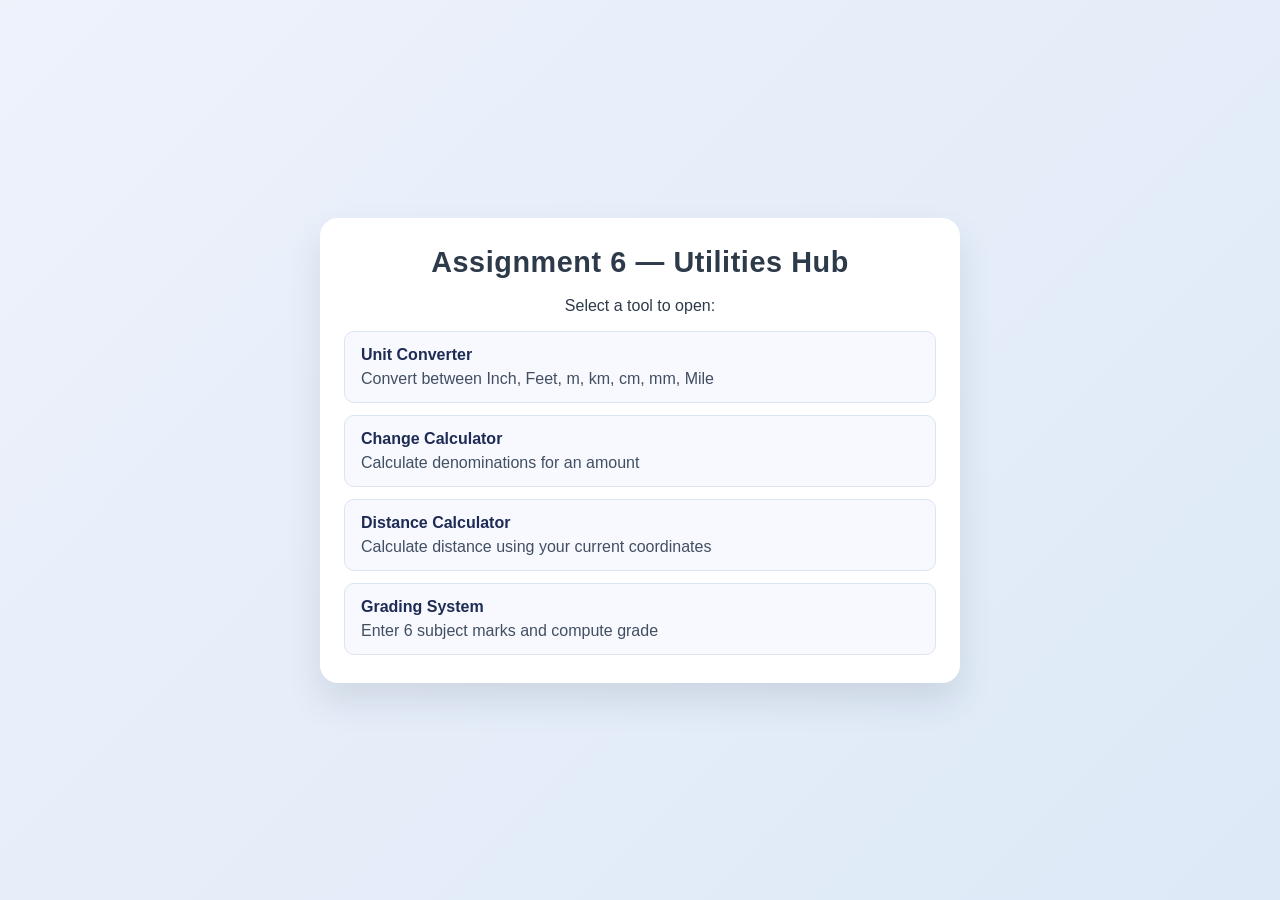
==== index.html @ 9bbd4076 "updated index.html and resume.html" ====
<!DOCTYPE html>
<html lang="en">
<head>
    <meta charset="utf-8" />
    <meta name="viewport" content="width=device-width,initial-scale=1" />
    <title>Assignment 6 - Utilities Hub</title>
    <link rel="stylesheet" href="./assignment_6/style.css">
</head>
<body>
    <div class="container">
        <h1>Assignment 6 — Utilities Hub</h1>
        <p>Select a tool to open:</p>

        <div class="card-list">
            <a class="card" href="./assignment_6/unit_converter.html">
                <div class="card-title">Unit Converter</div>
                <div class="muted">Convert between Inch, Feet, m, km, cm, mm, Mile</div>
            </a>
            <a class="card" href="./assignment_6/change_calculator.html">
                <div class="card-title">Change Calculator</div>
                <div class="muted">Calculate denominations for an amount</div>
            </a>
            <a class="card" href="./assignment_6/distance_calculator.html">
                <div class="card-title">Distance Calculator</div>
                <div class="muted">Calculate distance using your current coordinates</div>
            </a>
            <a class="card" href="./assignment_6/grading.html">
                <div class="card-title">Grading System</div>
                <div class="muted">Enter 6 subject marks and compute grade</div>
            </a>
        </div>
    </div>
</body>
</html>
---- assignment_6/style.css ----
:root {
    box-sizing: border-box;
    font-family: Arial, Helvetica, sans-serif;
    background: #f4f7fb;
    color: #2d3a4a;
}

*, *::before, *::after {
    box-sizing: inherit;
}

body {
    margin: 0;
    min-height: 100vh;
    display: flex;
    align-items: center;
    justify-content: center;
    background: linear-gradient(135deg, #eef2fb 0%, #dde9f7 100%);
}

.container {
    width: 100%;
    max-width: 640px;
    padding: 28px 24px;
    border-radius: 18px;
    background: #ffffff;
    box-shadow: 0 18px 35px rgba(45, 58, 74, 0.12);
    text-align: center;
}

h1 {
    margin: 0 0 18px;
    font-size: 1.8rem;
    letter-spacing: 0.02em;
}

.label-row { text-align: left; }

label {
    display: block;
    margin: 16px 0 8px;
    font-weight: 600;
    text-align: left;
}

input[type="number"], select {
    width: 100%;
    max-width: 100%;
    padding: 12px 14px;
    border: 1px solid #c7d0df;
    border-radius: 12px;
    font-size: 1rem;
    outline: none;
    transition: border-color 0.2s ease;
}

input[type="number"]:focus, select:focus {
    border-color: #6479f1;
    box-shadow: 0 0 0 4px rgba(100, 121, 241, 0.12);
}

button {
    width: 100%;
    margin-top: 18px;
    padding: 12px 16px;
    border: none;
    border-radius: 12px;
    background: #4f7cf7;
    color: #ffffff;
    font-size: 1rem;
    font-weight: 700;
    cursor: pointer;
    transition: transform 0.18s ease, box-shadow 0.18s ease;
    will-change: transform, box-shadow;
}

button:hover {
    transform: translateY(-1px);
    box-shadow: 0 12px 28px rgba(37,99,235,0.14);
}

button:active {
    background: #1d4ed8;
    box-shadow: inset 0 0 0 1px rgba(255,255,255,0.15), 0 8px 18px rgba(37,99,235,0.12);
}

#change-results {
    margin-top: 18px;
    display: grid;
    gap: 10px;
    text-align: left;
}

#change-results p {
    margin: 0;
    padding: 12px 14px;
    border-radius: 12px;
    background: #eff6ff;
    color: #1a2f49;
    box-shadow: 0 10px 24px rgba(14,42,90,0.05);
    transform: translateY(8px);
    opacity: 0;
    transition: opacity 260ms ease, transform 260ms ease;
}

#change-results p.visible {
    opacity: 1;
    transform: translateY(0);
}

.error {
    background: #fef2f2;
    color: #991b1b;
    border: 1px solid #fecaca;
}

nav { margin-bottom: 12px; text-align: left; }
.back-link { display:inline-block; margin-bottom:12px; color:#3450a1; text-decoration:none; }

.card-list { display:flex; gap:12px; flex-direction:column; margin-top:16px; }
.card { display:block; text-align:left; padding:14px 16px; border-radius:10px; background:#f7f9ff; border:1px solid #dce3f5; cursor:pointer; transition: background 180ms ease, border-color 180ms ease, color 180ms ease, filter 180ms ease; }
.card .card-title { color:#1e2b54; font-weight:800; margin-bottom:6px; }
.card .muted { color:#233247; opacity:0.85; }
.card:hover { background:#eef4ff; border-color:#d0daf0; }
.card:active { background:#e5ecff; border-color:#c7d4ee; filter: brightness(0.98); }

.output {
    margin-top: 22px;
    padding: 16px;
    border-radius: 14px;
    background: #f6f8ff;
    border: 1px solid transparent;
    min-height: 72px;
    display: flex;
    align-items: center;
    justify-content: center;
    font-size: 1rem;
    line-height: 1.5;
}

.output.success {
    border-color: #c6d9ff;
    background: #eef3ff;
    color: #22316f;
}

.output.error {
    border-color: #f4c3c3;
    background: #fff0f0;
    color: #8a1d1d;
}

.grade-legend { margin-top: 22px; text-align:left; background: #f7f9ff; border: 1px solid #dce3f5; border-radius: 14px; padding: 16px; }
.grade-legend h2 { margin: 0 0 12px; font-size: 1rem; color: #3450a1; }
.grade-legend ul { margin: 0; padding-left: 20px; color: #2d3a4a; }
.grade-legend li { margin-bottom: 8px; line-height: 1.5; }

strong { color: #1e2b54; }

/* Page entrance animation */
.container { opacity: 0; transform: translateY(6px); animation: a-enter 360ms ease forwards; }
@keyframes a-enter { to { opacity: 1; transform: none; } }

/* Highlighted back button */
.back-link {
    display: inline-block;
    margin-bottom: 12px;
    color: #ffffff;
    background: linear-gradient(90deg,#10b981 0%, #2563eb 100%);
    padding: 10px 14px;
    border-radius: 12px;
    text-decoration: none;
    font-weight: 800;
    box-shadow: 0 12px 30px rgba(37,153,102,0.12);
    transition: transform 180ms ease, box-shadow 180ms ease, filter 180ms ease, background 180ms ease;
}
.back-link:hover { transform: translateY(-3px); box-shadow: 0 18px 36px rgba(37,153,102,0.16); }
.back-link:active { filter: brightness(0.94); }
.back-link:focus { outline: 3px solid rgba(37,153,102,0.14); }

/* Improve general button contrast and animations */
button {
    background: linear-gradient(180deg,#3b82f6 0%, #2563eb 100%);
    box-shadow: 0 10px 26px rgba(37,99,235,0.12);
}
button:focus { outline: 3px solid rgba(37,99,235,0.12); }

/* subtle hover for card links */
a.card { transition: color 160ms ease; text-decoration: none; color: inherit; }
a.card:hover { color: #15306a; }
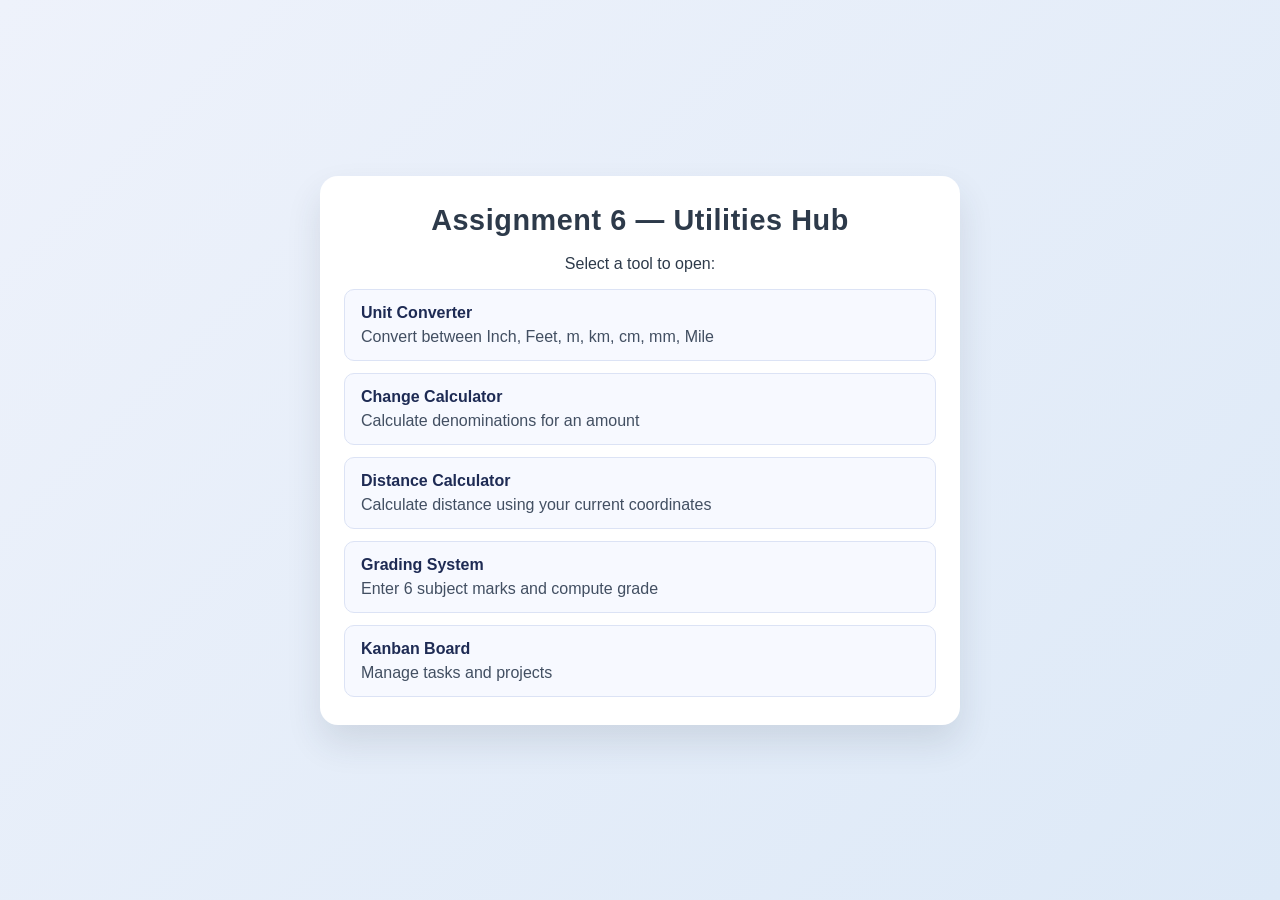
==== commit 779a667d: "drag and drop kanban board page added" ====
--- a/index.html
+++ b/index.html
@@ -28,6 +28,11 @@
                 <div class="card-title">Grading System</div>
                 <div class="muted">Enter 6 subject marks and compute grade</div>
             </a>
+
+            <a class="card" href="./assignment_7/index.html">
+                <div class="card-title">Kanban Board</div>
+                <div class="muted">Manage tasks and projects</div>
+            </a>
         </div>
     </div>
 </body>
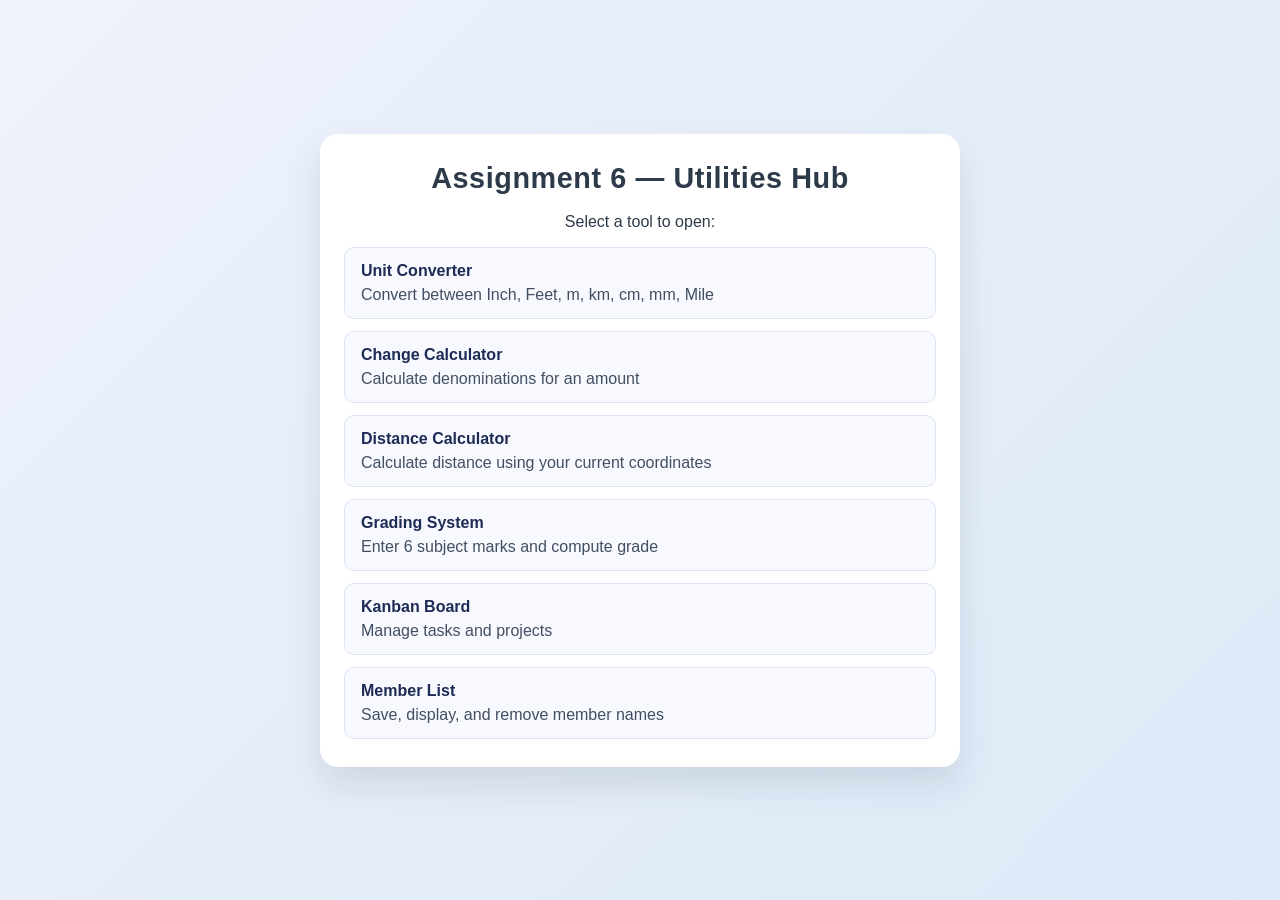
==== commit 8f72ca8e: "local storage assignment" ====
--- a/index.html
+++ b/index.html
@@ -4,6 +4,8 @@
     <meta charset="utf-8" />
     <meta name="viewport" content="width=device-width,initial-scale=1" />
     <title>Assignment 6 - Utilities Hub</title>
+    <meta name="theme-color" content="#2563eb">
+    <link rel="manifest" href="./manifest.webmanifest">
     <link rel="stylesheet" href="./assignment_6/style.css">
 </head>
 <body>
@@ -33,7 +35,12 @@
                 <div class="card-title">Kanban Board</div>
                 <div class="muted">Manage tasks and projects</div>
             </a>
+            <a class="card" href="./assignment_8/index.html">
+                <div class="card-title">Member List</div>
+                <div class="muted">Save, display, and remove member names</div>
+            </a>
         </div>
     </div>
+    <script src="./pwa.js"></script>
 </body>
-</html>+</html>
